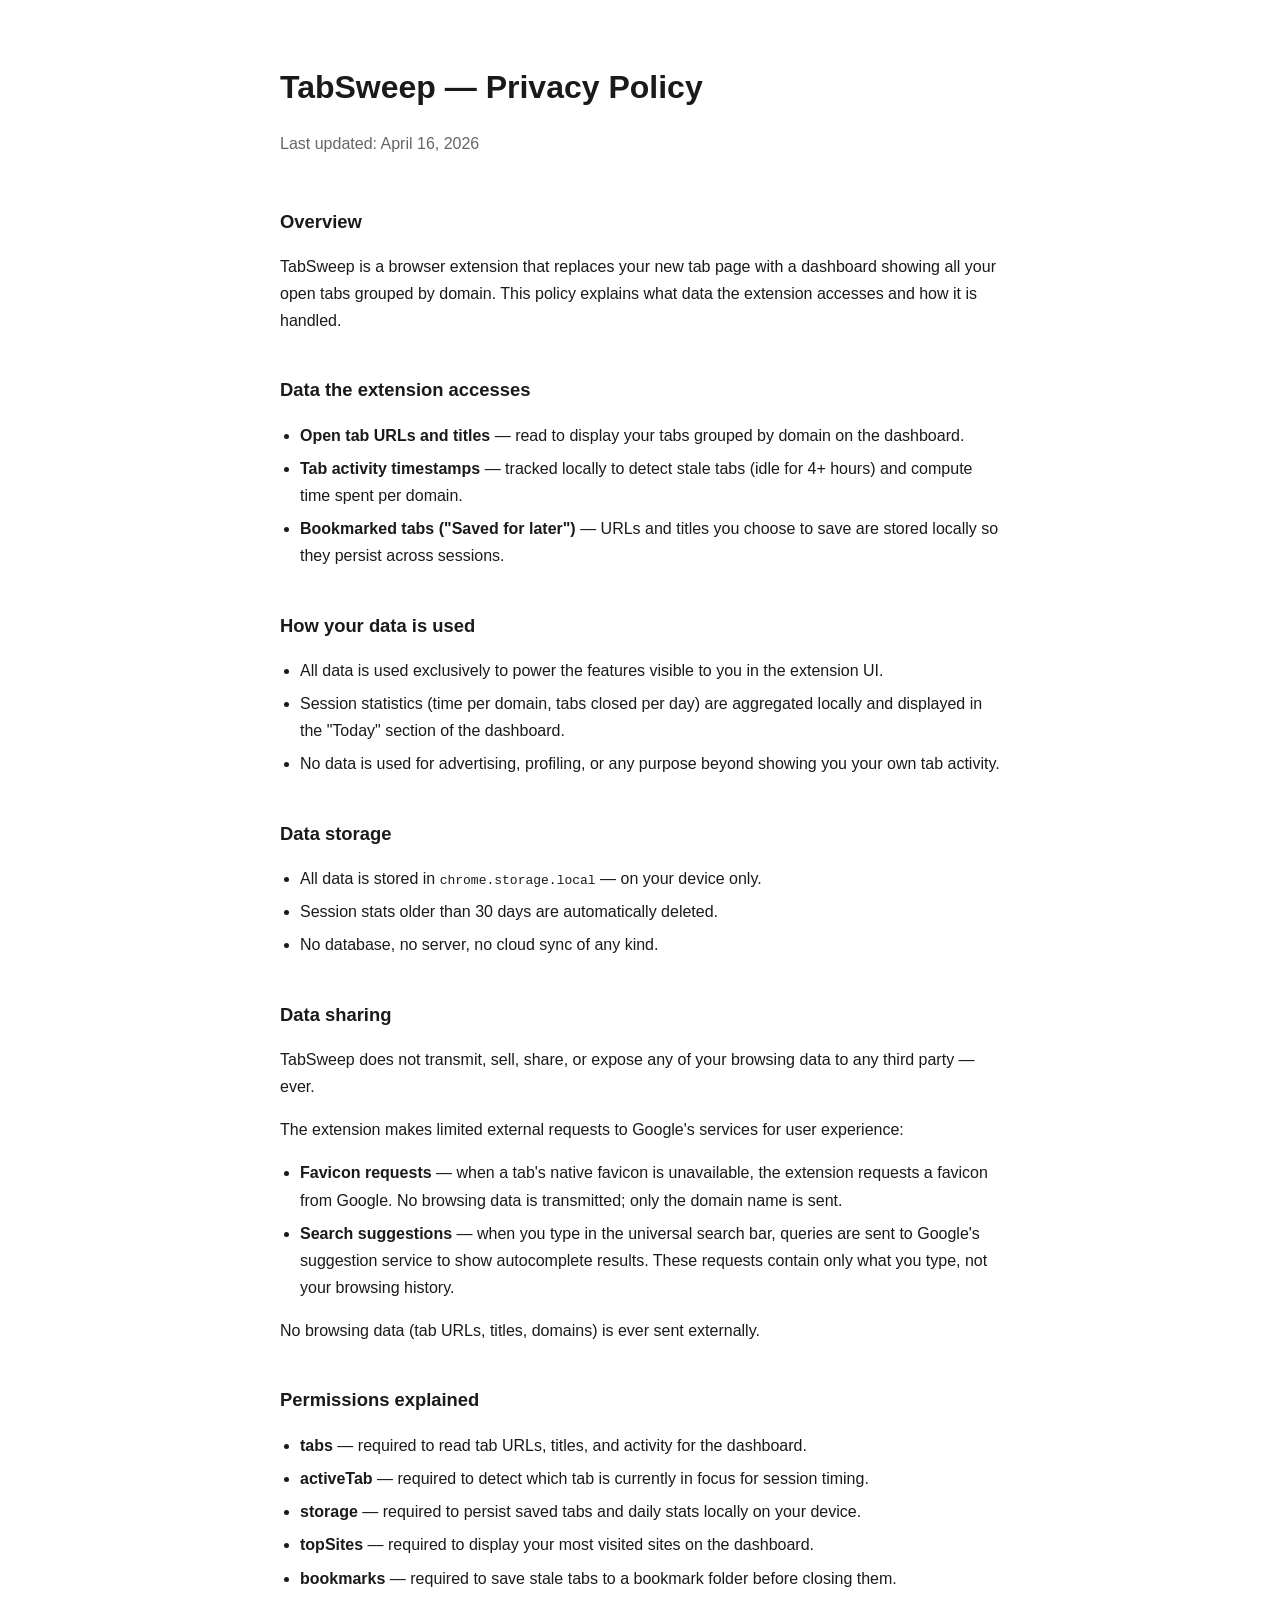
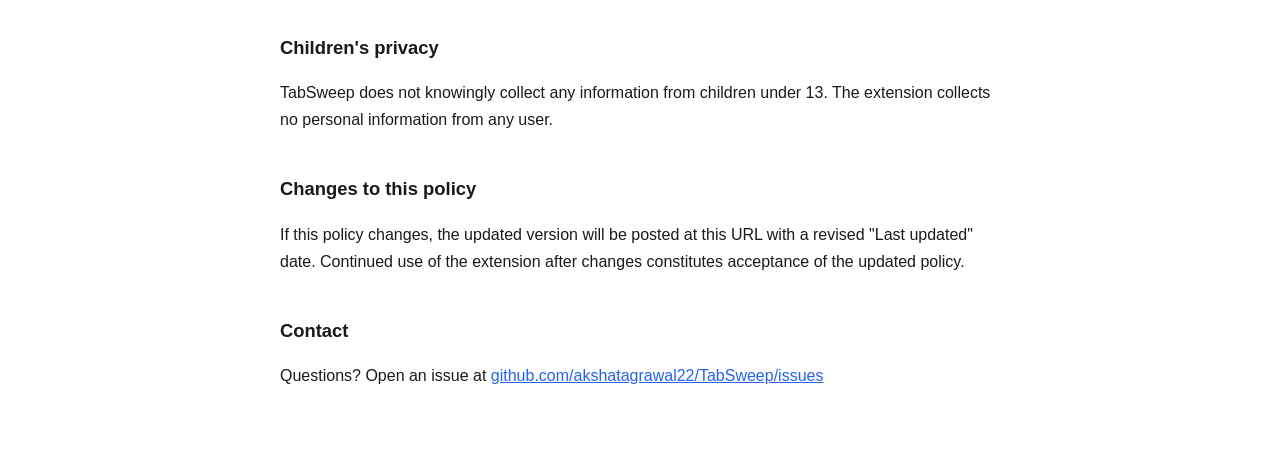
==== docs/index.html @ 8088df1e "feat: launch TabSweep" ====
<!DOCTYPE html>
<html lang="en">
<head>
  <meta charset="UTF-8" />
  <meta http-equiv="refresh" content="0; url=privacy-policy.html" />
  <title>TabSweep</title>
</head>
<body>
  <a href="privacy-policy.html">Privacy Policy</a>
</body>
</html>
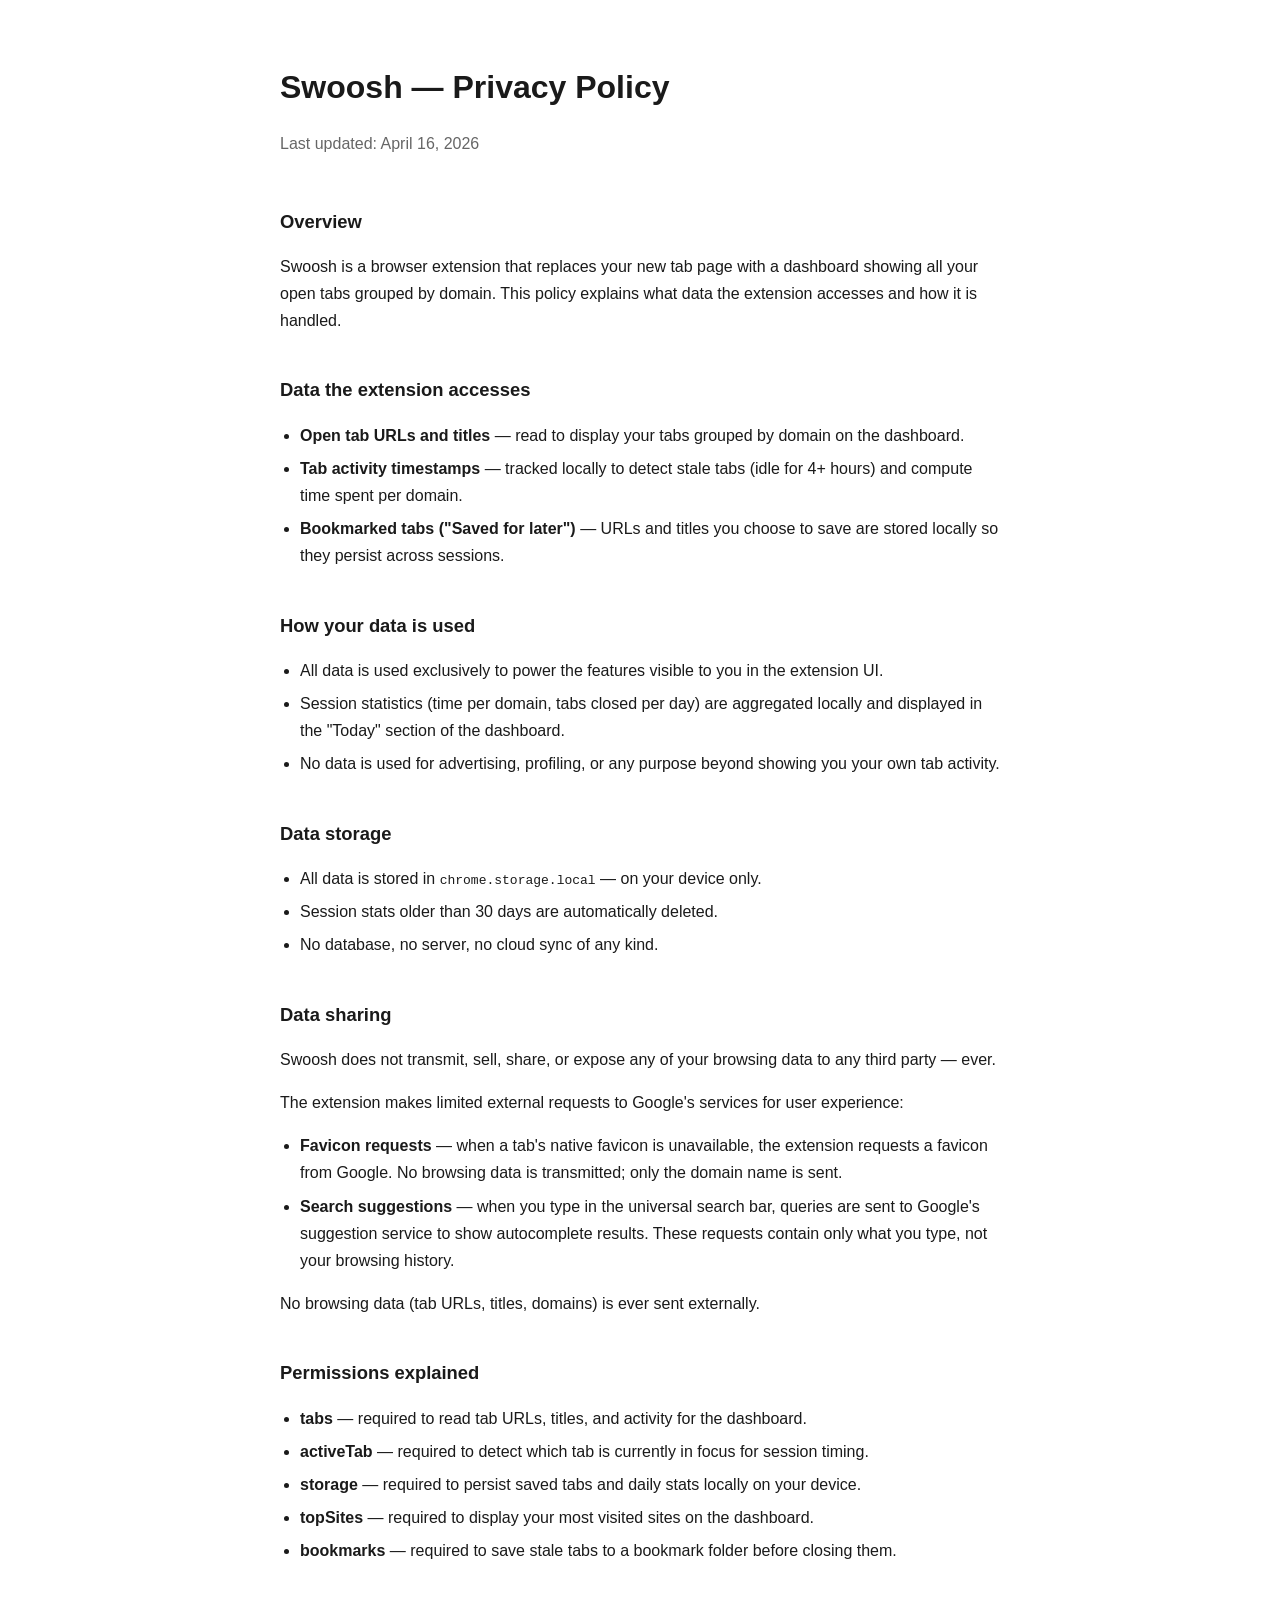
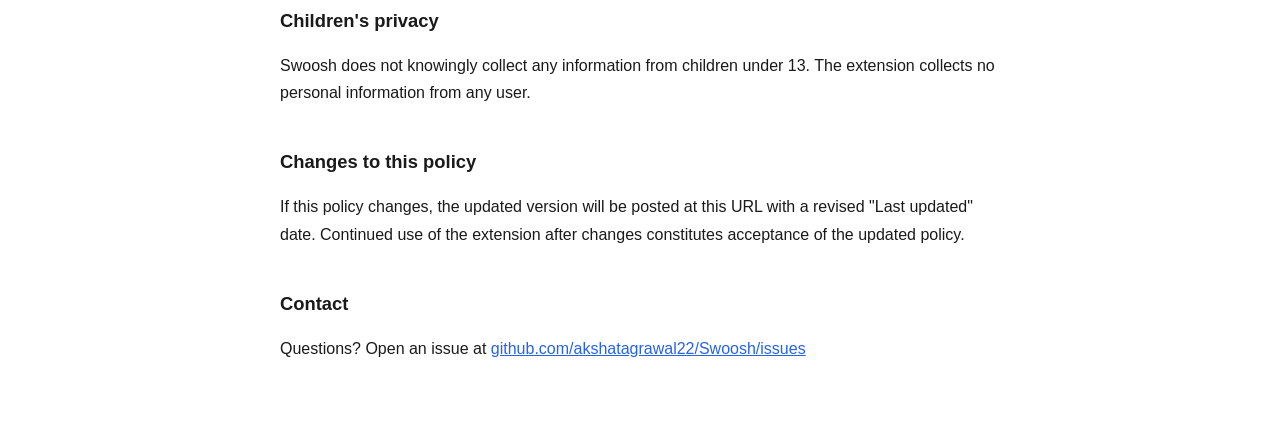
==== commit ddc4ce53: "refactor: rename TabSweep to Swoosh & major UI overhaul" ====
--- a/docs/index.html
+++ b/docs/index.html
@@ -3,7 +3,7 @@
 <head>
   <meta charset="UTF-8" />
   <meta http-equiv="refresh" content="0; url=privacy-policy.html" />
-  <title>TabSweep</title>
+  <title>Swoosh</title>
 </head>
 <body>
   <a href="privacy-policy.html">Privacy Policy</a>
